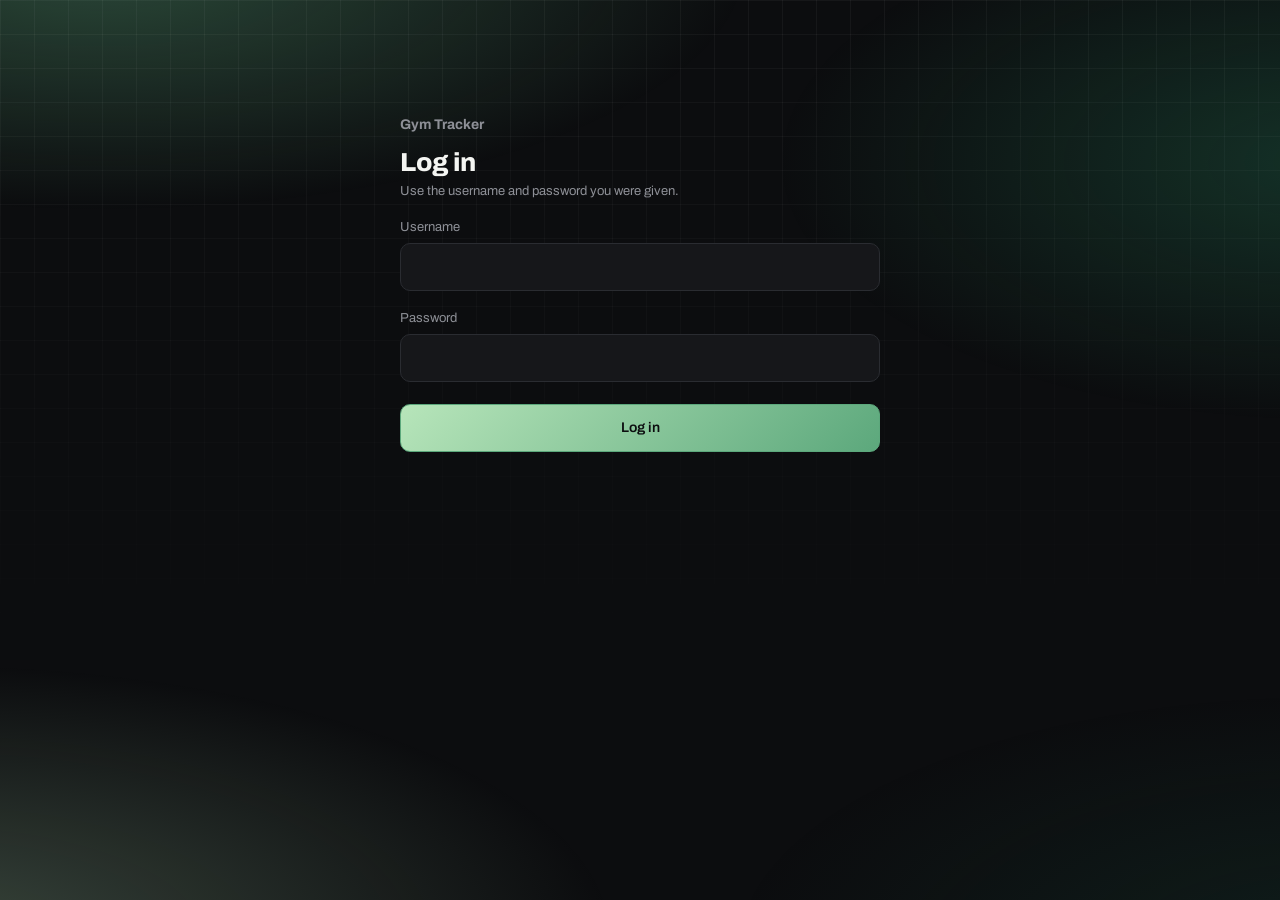
==== tracker2/index.html @ 37d347ac "Add files via upload" ====
<!DOCTYPE html>
<html lang="en"><head><meta charset="utf-8">
<meta name="viewport" content="width=device-width, initial-scale=1, viewport-fit=cover">
<title>Gym Tracker</title>
<meta name="theme-color" content="#0c0d0f">
<link href="https://fonts.googleapis.com/css2?family=Archivo:wght@400;500;600;700;800&display=swap" rel="stylesheet">
<style>
:root{color-scheme:dark;--bg:#0c0d0f;--s1:#16171a;--s2:#1f2024;--bd:#2a2c31;--tx:#f4f5f2;--mu:#8e9097;--ac:#c8f31d;--or:#ff5b2e;--bl:#3d8bff;--on:#0c0d0f;box-sizing:border-box;padding-top:env(safe-area-inset-top,0px);padding-bottom:env(safe-area-inset-bottom,0px)}
html{scroll-padding-top:env(safe-area-inset-top,0px);background:var(--bg);-webkit-text-size-adjust:100%}
*,*::before,*::after{box-sizing:inherit}
body{margin:0;background:var(--bg);color:var(--tx);font:15px/1.45 Archivo,system-ui,-apple-system,"Segoe UI",Roboto,sans-serif;-webkit-tap-highlight-color:transparent}
main{max-width:520px;margin:0 auto;padding:24px 20px 56px}
svg.i{width:20px;height:20px;fill:none;stroke:currentColor;stroke-width:1.9;stroke-linecap:round;stroke-linejoin:round;flex:none}
.sub{color:var(--mu);font-size:13px;margin:0}
.bar{display:block;height:5px;background:rgba(255,255,255,.1);border-radius:3px;overflow:hidden;margin-top:6px}.bar i{display:block;height:100%;background:var(--c,var(--ac));border-radius:3px;transition:width .2s}
.cal{margin:18px 0 22px;padding:16px 10px 18px;border-radius:16px;background:var(--s1);border:1px solid var(--bd)}
.strip{display:grid;grid-template-columns:repeat(7,1fr);gap:2px}
.dy{display:flex;flex-direction:column;align-items:center;gap:6px;padding:0;background:none;border:0;color:var(--mu);font:inherit;font-size:11px;cursor:pointer}
.dy span{display:grid;place-items:center;width:38px;height:38px;border-radius:50%;font:700 18px Archivo,sans-serif;color:var(--tx)}
.dy.full span{box-shadow:inset 0 0 0 2px var(--c)}.dy.on span{background:var(--c);color:var(--on)}
.pt{margin:18px 6px 0;font-size:14px;font-weight:600}.cal .bar{margin:8px 6px 0}
.ex{margin-bottom:10px;border-radius:14px;background:var(--s1);border:1px solid var(--bd);overflow:hidden}.ex.done{border-color:color-mix(in srgb,var(--ac) 45%,transparent)}
.eh{display:flex;align-items:center;gap:12px;width:100%;min-height:68px;padding:12px 14px;background:none;border:0;color:inherit;font:inherit;text-align:left;cursor:pointer}.eh.static{cursor:default}
.no{display:grid;place-items:center;width:36px;height:36px;border-radius:50%;background:var(--s2);font-size:18px;font-weight:700;flex:none}
.done .no{background:var(--ac);color:var(--on)}.no .i{width:18px;height:18px;stroke-width:3}
.en{flex:1;min-width:0;font-weight:600;font-size:15px;line-height:1.25}
.rs{flex:none;text-align:right}.rs b{display:block;font-size:20px;line-height:1;font-weight:700;color:var(--ac);white-space:nowrap}.rs span{font-size:11px;color:var(--mu)}
.chev{color:var(--mu);transition:transform .15s}.open .chev{transform:rotate(90deg)}
.eb{padding:0 14px 16px}
.meta{display:grid;grid-template-columns:1fr 1fr;gap:8px;margin:4px 0 14px}
.meta div{min-width:0;padding:10px 12px;border-radius:10px;background:var(--s2)}.meta .w{grid-column:1/-1}
.meta dt{display:flex;align-items:center;gap:6px;font-size:11px;color:var(--mu)}.meta dt .i{width:14px;height:14px;color:var(--ac)}.meta dd{margin:3px 0 0;font-size:14px;font-weight:500}
.notes{margin:0 0 14px;color:#c9cbd0;font-size:14px}
.sets{display:grid;gap:8px;margin-bottom:6px}.more{display:inline-flex;align-items:center;gap:6px;min-height:44px;padding:0;background:none;border:0;color:var(--mu);font:inherit;font-size:13px;font-weight:500;cursor:pointer}.more .i{width:14px;height:14px;transition:transform .15s}.more[aria-expanded=true] .i{transform:rotate(90deg)}.more:focus-visible{outline:2px solid var(--ac);outline-offset:2px}
.set{display:flex;align-items:center;justify-content:space-between;gap:14px;min-height:58px;padding:0 16px;border-radius:12px;background:var(--bg);border:1px solid var(--bd);cursor:pointer;user-select:none}
.set b{font-weight:500;font-size:14px}.set.on{background:rgba(200,243,29,.1);border-color:color-mix(in srgb,var(--ac) 45%,transparent)}.set.on b{color:var(--mu)}
.set input{appearance:none;-webkit-appearance:none;width:32px;height:32px;margin:0;flex:none;border:2px solid #474a52;border-radius:50%;display:grid;place-content:center;cursor:pointer}
.set input:checked{background:var(--ac);border-color:var(--ac)}
.set input:checked::after{content:"";width:7px;height:14px;border:solid var(--on);border-width:0 3px 3px 0;transform:rotate(45deg) translate(-1px,-1px)}
.tut{display:inline-flex;align-items:center;gap:6px;min-height:36px;padding:0 12px;border:1px solid var(--bd);border-radius:8px;color:var(--ac);text-decoration:none;font-size:13px;font-weight:500}.tut .i{width:13px;height:13px;fill:currentColor}
.set input:focus-visible,.dy:focus-visible,.card:focus-visible,.eh:focus-visible,.pill:focus-visible,.btn:focus-visible,.tut:focus-visible,.back:focus-visible,summary:focus-visible{outline:2px solid var(--ac);outline-offset:2px}
.opt{margin-top:32px;padding:0 18px;border:1px solid var(--bd);border-radius:14px;background:var(--s1)}
.opt summary{display:flex;align-items:center;min-height:56px;font-weight:600;cursor:pointer;list-style:none}.opt summary::-webkit-details-marker{display:none}
.opt .in{padding-bottom:16px}.opt .sub{margin:14px 0 8px}
.btn{display:inline-flex;align-items:center;gap:8px;min-height:44px;padding:0 16px;margin:0 8px 8px 0;border:1px solid var(--bd);border-radius:10px;background:var(--s2);color:var(--tx);font:inherit;font-size:14px;cursor:pointer}.btn .i{width:16px;height:16px}
.btn.dng{color:#ff9a8a;border-color:#5a3330}
select{display:block;width:100%;min-height:44px;margin-bottom:8px;padding:0 12px;border:1px solid var(--bd);border-radius:10px;background:var(--s2);color:var(--tx);font:inherit;font-size:14px}
.note{margin:12px 0 0;color:var(--ac);font-size:13px}

.bar0{display:flex;align-items:center;min-height:44px;margin:-8px 0 8px}.brand{font-weight:700;font-size:14px;color:var(--mu)}
.back{display:inline-flex;align-items:center;gap:4px;min-height:44px;margin-left:-4px;color:var(--mu);text-decoration:none;font-size:14px;font-weight:500}.back .i{width:18px;height:18px}
h1.ttl{font-size:26px;line-height:1.15;font-weight:800;margin:0 0 4px;letter-spacing:-.01em}
h2.sec{font-size:18px;font-weight:700;margin:28px 0 4px}h2.sec+.sub{margin:0 0 14px}
.sum{margin:20px 0 24px}.sum .pt{margin:0 0 8px}
.list{display:grid;gap:8px}
.dayrow{display:grid;grid-template-columns:48px 1fr auto;column-gap:14px;align-items:center;width:100%;min-height:72px;padding:12px 14px;border:1px solid var(--bd);border-radius:12px;background:var(--s1);color:inherit;font:inherit;text-align:left;cursor:pointer}
.dayrow.rest{background:none;cursor:default;color:var(--mu)}
.dno{display:grid;place-items:center;grid-row:1/3;width:48px;height:48px;border-radius:50%;background:var(--c);color:var(--on);font-weight:800;font-size:20px}.rest .dno{background:var(--s2);color:var(--mu)}
.dayrow.rest .dno{grid-row:auto}
.dtx{min-width:0}.dtx b{display:block;font-weight:700;font-size:16px;line-height:1.25}.dtx span{font-size:12px;color:var(--mu)}
.dst{font-size:13px;font-weight:600}.dayrow.done .dst{color:var(--c)}
.dayrow .bar{grid-column:2/4;margin-top:8px}.dayrow .bar i{background:var(--c)}
.rs{min-width:84px}
.dayrow:focus-visible{outline:2px solid var(--ac);outline-offset:2px}

.sr{display:flex;align-items:center;justify-content:space-between;gap:12px;margin-bottom:8px}.sr .pt{margin:0}
.btn.sm{min-height:36px;padding:0 12px;margin:0;font-size:13px}
.cal2{margin-top:28px;padding:16px;border:1px solid var(--bd);border-radius:14px;background:var(--s1)}
.ch{display:flex;align-items:center;justify-content:space-between;margin-bottom:10px}.ch h2.sec{margin:0}
.cb{display:grid;place-items:center;width:44px;height:44px;border:0;border-radius:50%;background:var(--s2);color:var(--tx);cursor:pointer}
.cg{display:grid;grid-template-columns:repeat(7,1fr);gap:4px 2px;text-align:center}.cg small{font-size:11px;color:var(--mu);padding-bottom:4px}
.cd{display:flex;flex-direction:column;align-items:center;gap:3px;min-height:46px;padding-top:4px}
.cd b{display:grid;place-items:center;width:28px;height:28px;border-radius:50%;font-size:13px;font-weight:600}.cd.td b{background:var(--ac);color:var(--on)}
.cd em{display:flex;gap:3px;min-height:8px}.cd i{width:8px;height:8px;border-radius:50%;border:1.5px solid var(--c)}.cd i.f{background:var(--c)}
.cal2 .sub{margin-top:10px}.cb:focus-visible{outline:2px solid var(--ac);outline-offset:2px}

.bar0{justify-content:space-between}
.lo{min-height:44px;padding:0;background:none;border:0;color:var(--mu);font:inherit;font-size:13px;cursor:pointer}
.lg{padding-top:10vh}.fl{display:block;margin-top:18px;font-size:13px;color:var(--mu)}
.fl input{display:block;width:100%;min-height:48px;margin-top:6px;padding:0 14px;border:1px solid var(--bd);border-radius:10px;background:var(--s1);color:var(--tx);font:inherit;font-size:16px}
.fl input:focus-visible,.lo:focus-visible{outline:2px solid var(--ac);outline-offset:2px}
.btn.pri{width:100%;justify-content:center;min-height:48px;margin:22px 0 0;background:var(--ac);color:var(--on);border-color:var(--ac);font-weight:600}
.err{margin:14px 0 0;color:#ff9a8a;font-size:13px}

/* gradient treatment: soft colour fields and a faint grid over the dark base, tinted by the day colour */
:root{--g1:#ff7a45;--g2:#4da3ff;--g3:#b277ff;--g4:#2fd6a0}
body{background:none;isolation:isolate}
body::before{content:"";position:fixed;inset:0;z-index:-1;pointer-events:none;background:radial-gradient(70% 38% at 8% -4%,color-mix(in srgb,var(--g1) 38%,transparent),transparent 72%),radial-gradient(60% 40% at 104% 18%,color-mix(in srgb,var(--g2) 30%,transparent),transparent 72%),radial-gradient(75% 42% at -6% 104%,color-mix(in srgb,var(--g3) 26%,transparent),transparent 72%),radial-gradient(65% 40% at 104% 106%,color-mix(in srgb,var(--g4) 24%,transparent),transparent 72%)}
body::after{content:"";position:fixed;inset:0;z-index:-1;pointer-events:none;background-image:linear-gradient(rgba(255,255,255,.045) 1px,transparent 1px),linear-gradient(90deg,rgba(255,255,255,.045) 1px,transparent 1px);background-size:34px 34px;-webkit-mask-image:linear-gradient(to bottom,#000,transparent 75%);mask-image:linear-gradient(to bottom,#000,transparent 75%)}
.dayrow{background:linear-gradient(135deg,color-mix(in srgb,var(--c) 20%,var(--s1)),var(--s1) 62%);border-color:color-mix(in srgb,var(--c) 30%,var(--bd))}
.dayrow.rest{background:none;border-color:var(--bd)}
.dno{background:linear-gradient(145deg,color-mix(in srgb,var(--c) 70%,#fff),var(--c) 55%,color-mix(in srgb,var(--c) 75%,#000))}
.cal{background:linear-gradient(150deg,color-mix(in srgb,var(--ac) 26%,var(--s1)),var(--s1) 70%);border-color:color-mix(in srgb,var(--ac) 28%,var(--bd))}
.cal2,.opt{background:linear-gradient(150deg,color-mix(in srgb,var(--g1) 14%,var(--s1)),var(--s1) 55%,color-mix(in srgb,var(--g4) 10%,var(--s1)))}
.ex{background:linear-gradient(145deg,color-mix(in srgb,var(--ac) 11%,var(--s1)),var(--s1) 55%);border-color:color-mix(in srgb,var(--ac) 18%,var(--bd))}
.ex.done{background:linear-gradient(145deg,color-mix(in srgb,var(--ac) 24%,var(--s1)),var(--s1) 80%);border-color:color-mix(in srgb,var(--ac) 50%,transparent)}
.dy.on span{background:linear-gradient(145deg,color-mix(in srgb,var(--c) 65%,#fff),var(--c))}
.bar i{background:linear-gradient(90deg,color-mix(in srgb,var(--c,var(--ac)) 55%,#000),var(--c,var(--ac)))}
.dayrow .bar i{background:linear-gradient(90deg,color-mix(in srgb,var(--c) 55%,#000),var(--c))}
.sum .bar i{background:linear-gradient(90deg,#ff7a45,#ffc83d,#2fd6a0,#4da3ff,#b277ff)}
.set.on{background:linear-gradient(90deg,color-mix(in srgb,var(--ac) 24%,transparent),color-mix(in srgb,var(--ac) 8%,transparent))}
.set input:checked,.done .no,.cd.td b{background:linear-gradient(145deg,color-mix(in srgb,var(--ac) 65%,#fff),var(--ac))}
.btn.pri{background:linear-gradient(135deg,#b7e5ba,#5ca87c);border-color:#5ca87c}
</style></head><body>
<main id="app"></main>
<script>
const CSV={w14:"﻿Block,Day,Workout,Exercise,Target Muscle,Sets,Reps,Reps to Failure,Rest,Form Notes,Video Tutorial\nWeeks 1-4 (Modified Strength Base),Day 1,Lower Body #1,Back Squat,\"Quads, Glutes\",3,6,3 reps from failure,3-4 min,\"Sit back and down, 15° toe flare, drive your knees out laterally.\",https://www.youtube.com/watch?v=bEv6CCg2BC8\nWeeks 1-4 (Modified Strength Base),Day 1,Lower Body #1,Romanian Deadlift,\"Hamstrings, Glutes\",3,10,3 reps from failure,2-3 min,\"Maintain a neutral lower back, set your hips back, don't allow your spine to round.\",https://www.youtube.com/watch?v=_oyxCn2iSjU\nWeeks 1-4 (Modified Strength Base),Day 1,Lower Body #1,Barbell Hip Thrust,Glutes,3,12,2 reps from failure,2-3 min,\"Tuck your chin and rib cage down, only move your hips. Use a pad on the bar across your bench.\",https://www.youtube.com/watch?v=xDmFkJxPzeM\nWeeks 1-4 (Modified Strength Base),Day 1,Lower Body #1,Leg Extension,Quads,3,12,1 rep from failure,1-2 min,Focus on squeezing your quads to make the weight move.,https://www.youtube.com/watch?v=ljO4jkwv8wQ\nWeeks 1-4 (Modified Strength Base),Day 1,Lower Body #1,Lying Leg Curl (or Seated),Hamstrings,3,12,1 rep from failure,1-2 min,Focus on squeezing your hamstrings to make the weight move.,https://www.youtube.com/watch?v=Lh3iMIcbkBQ\nWeeks 1-4 (Modified Strength Base),Day 1,Lower Body #1,Side-Lying Dumbbell Hip Abduction,Upper Glutes,3,12/side,3 reps from failure,1-2 min,\"Lie on your side on the floor/bench, hold a dumbbell on your outer thigh, and raise your top leg with a straight knee.\",https://www.youtube.com/watch?v=-rDiQXjeXO0\nWeeks 1-4 (Modified Strength Base),Day 1,Lower Body #1,Crunch,Abs,3,12,3 reps from failure,1-2 min,\"Focus on flexing your spine, don't yank your head with your arms.\",https://www.youtube.com/watch?v=1G0y8D5rFDc\nWeeks 1-4 (Modified Strength Base),Day 2,Upper Body #1,Barbell Bench Press,\"Chest, Triceps\",3,5,3 reps from failure,3-4 min,\"Tuck elbows at a 45° angle, squeeze your shoulder blades and stay firm on the bench.\",https://www.youtube.com/watch?v=vcBig73ojpE\nWeeks 1-4 (Modified Strength Base),Day 2,Upper Body #1,Lat Pulldown,Lats,3,10,2 reps from failure,2-3 min,\"Pull your elbows straight out to your sides, use a 1.5x shoulder width grip.\",https://www.youtube.com/watch?v=hnSqbBk15tw\nWeeks 1-4 (Modified Strength Base),Day 2,Upper Body #1,Military Press,Front Delts,3,10,3 reps from failure,3-4 min,\"Squeeze your glutes to keep your torso upright, clear your head out of the way, press up and slightly back.\",https://www.youtube.com/watch?v=_RlRDWO2jfg\nWeeks 1-4 (Modified Strength Base),Day 2,Upper Body #1,Chest-Supported Dumbbell Row,\"Mid-Back, Mid/Lower Traps\",3,12,2 reps from failure,2-3 min,Lie chest-down on a 30-45° incline bench (or brace one hand on a flat bench); retract shoulder blades at the top.,https://www.youtube.com/watch?v=2ByilQ4NaAs\nWeeks 1-4 (Modified Strength Base),Day 2,Upper Body #1,Dumbbell Flye,Chest,3,12,2 reps from failure,1-2 min,\"Keep shoulder blades retracted and elbows slightly bent; lower until upper arms are level with the bench, then squeeze together.\",https://www.youtube.com/watch?v=QENKPHhQVi4\nWeeks 1-4 (Modified Strength Base),Day 2,Upper Body #1,Barbell Shrug,Upper Traps,3,10-12,2 reps from failure,1-2 min,\"Stand tall with a slight forward torso lean, pull shoulders straight up toward your ears without rolling them, pause 1 sec at the top.\",https://www.youtube.com/watch?v=C6sYjDFuq9I\nWeeks 1-4 (Modified Strength Base),Day 2,Upper Body #1,Dumbbell Supinated Curl,Biceps,3,10,2 reps from failure,1-2 min,Drive your pinky into the handle harder than your pointer finger.,https://www.youtube.com/watch?v=i1YgFZB6alI\nWeeks 1-4 (Modified Strength Base),Day 2,Upper Body #1,Single-Arm Dumbbell Overhead Extension,Triceps,3,12,2 reps from failure,1-2 min,\"Sit upright on the bench, keep your upper arm locked near your ear, and lower the dumbbell behind your head for a full stretch.\",https://www.youtube.com/watch?v=b_r_LW4HEcM\nWeeks 1-4 (Modified Strength Base),Day 2,Upper Body #1,Lying Neck Curl,Neck (Front / Flexors),3,15-20,2 reps from failure,1-2 min,Lie on your back on the bench with head off the edge; gently hold a light plate/dumbbell with a folded towel on your forehead and tuck chin to chest smoothly.,https://www.youtube.com/watch?v=r_yLxDo9h_k\nWeeks 1-4 (Modified Strength Base),Day 3,Lower Body #2,Deadlift,Posterior Chain,3,8,3 reps from failure,3-4 min,\"Brace your lats, chest tall, hips high, pull the slack out of the bar prior to moving it off the ground.\",https://www.youtube.com/watch?v=VL5Ab0T07e4\nWeeks 1-4 (Modified Strength Base),Day 3,Lower Body #2,Dumbbell Walking Lunge,\"Quads, Glutes\",3,10/leg,2 reps from failure,2-3 min,\"10 steps each leg. Take medium strides, let your torso lean forward.\",https://www.youtube.com/watch?v=Pbmj6xPo-Hw\nWeeks 1-4 (Modified Strength Base),Day 3,Lower Body #2,Single-Leg Leg Extension,Quads,3,15,2 reps from failure,1-2 min,Focus on squeezing your quads to make the weight move.,https://www.youtube.com/watch?v=ztNBgrGy6FQ\nWeeks 1-4 (Modified Strength Base),Day 3,Lower Body #2,Single-Leg Lying Leg Curl (or Seated),Hamstrings,3,15,2 reps from failure,1-2 min,Focus on squeezing your hamstrings to make the weight move.,https://www.youtube.com/watch?v=i6m3Vp9H40Y\nWeeks 1-4 (Modified Strength Base),Day 3,Lower Body #2,Side-Lying Dumbbell Hip Abduction,Upper Glutes,3,15/side,1 rep from failure,1-2 min,Keep hips stacked vertically; squeeze your upper glute at the top of each rep without swinging.,https://www.youtube.com/watch?v=-rDiQXjeXO0\nWeeks 1-4 (Modified Strength Base),Day 3,Lower Body #2,Single-Leg Dumbbell Calf Raise (off a step),Calves,3,12-15/leg,2 reps from failure,1-2 min,\"Stand on a step/plate holding one dumbbell; lower heel into a deep 2-sec stretch at the bottom, press all the way up onto toes without bouncing.\",https://www.youtube.com/watch?v=1_B7pkicFk8\nWeeks 1-4 (Modified Strength Base),Day 3,Lower Body #2,Plank,Core,3,20 sec,2 reps from failure,1-2 min,\"Squeeze your glutes, keep your hips low.\",https://www.youtube.com/watch?v=v25dawSzRTM\nWeeks 1-4 (Modified Strength Base),Day 4,Upper Body #2,Dumbbell Incline Press (or Flat if bench is fixed),Upper Chest,3,8,2 reps from failure,2-3 min,Keep your scapulae retracted and depressed.,https://www.youtube.com/watch?v=-iWjdKWNpNg\nWeeks 1-4 (Modified Strength Base),Day 4,Upper Body #2,Reverse Grip Lat Pulldown,\"Lats, Biceps\",3,8,2 reps from failure,2-3 min,\"Pull your elbows down against your sides, use shoulder width underhand grip.\",https://www.youtube.com/watch?v=O94yEoGXtBY\nWeeks 1-4 (Modified Strength Base),Day 4,Upper Body #2,Close-Grip Push-Up,\"Triceps, Lower/Mid Chest\",3,10-15,3 reps from failure,2-3 min,\"Hands just inside shoulder width, elbows tucked at ~30-45° against ribs; elevates feet on bench or add a weight plate on back if needed.\",https://www.youtube.com/watch?v=2eUBTgqK5Ng\nWeeks 1-4 (Modified Strength Base),Day 4,Upper Body #2,Barbell Bent Over Row,\"Mid-Back, Lats, Traps\",3,12,3 reps from failure,2-3 min,\"Lean your torso over at a 45° angle, keep your lower back neutral, double overhand grip.\",https://www.youtube.com/watch?v=axoeDmW0oAY\nWeeks 1-4 (Modified Strength Base),Day 4,Upper Body #2,Dumbbell Lateral Raise,Side Delts,3,15,2 reps from failure,1-2 min,Tilt the dumbbell such that your pinky comes up first.,https://www.youtube.com/watch?v=f_OGBg2KxgY\nWeeks 1-4 (Modified Strength Base),Day 4,Upper Body #2,Chest-Supported Dumbbell Rear Delt Flye,\"Rear Delts, Upper/Mid Traps\",3,15,2 reps from failure,1-2 min,Lie chest-down on an incline bench (or sit bent-over on a flat bench) and sweep dumbbells out and slightly back.,https://www.youtube.com/watch?v=sIQNCJ6Xwsk\nWeeks 1-4 (Modified Strength Base),Day 4,Upper Body #2,Dumbbell Shrug,Upper Traps,3,12-15,2 reps from failure,1-2 min,Hold dumbbells slightly in front of thighs with a subtle forward torso lean; shrug up and slightly back toward your ears.,https://www.youtube.com/watch?v=r74q9EF_ni4\nWeeks 1-4 (Modified Strength Base),Day 4,Upper Body #2,Hammer Curl,\"Biceps, Brachialis\",3,8,1 rep from failure,1-2 min,\"Neutral grip, prevent your upper arm from moving.\",https://www.youtube.com/watch?v=j5f_0rNkPwU\nWeeks 1-4 (Modified Strength Base),Day 4,Upper Body #2,Lying Neck Extension,Neck (Back / Extensors),3,15-20,2 reps from failure,1-2 min,Lie face-down on the bench with head off the edge; use controlled bodyweight or gently hold a light towel-wrapped plate on the back of your head.,https://www.youtube.com/watch?v=3-yAPkua_cA\n",w58:"﻿Block,Day,Workout,Exercise,Target Muscle,Sets,Reps,Reps to Failure,Rest,Form Notes,Video Tutorial\r\nWeeks 5-8 (Modified Strength Base),Day 1,Lower Body #1,Deadlift,Posterior Chain,3,5,2 reps from failure,3-4 min,\"Brace your lats, chest tall, hips high, pull the slack out of the bar prior to moving it off the ground.\",https://www.youtube.com/watch?v=VL5Ab0T07e4\r\nWeeks 5-8 (Modified Strength Base),Day 1,Lower Body #1,Goblet Squat,\"Quads, Glutes\",3,12,2 reps from failure,2-3 min,\"Hold a dumbbell directly underneath your chin, sit back and down, push your knees out laterally.\",https://www.youtube.com/watch?v=lRYBbchqxtI\r\nWeeks 5-8 (Modified Strength Base),Day 1,Lower Body #1,Dumbbell Single-Leg Hip Thrust,Glutes,3,10,1 rep from failure,2-3 min,\"Place the dumbbell on your working thigh, tuck your chin and rib cage, only move your hips.\",https://www.youtube.com/watch?v=L4nTaesNm0E\r\nWeeks 5-8 (Modified Strength Base),Day 1,Lower Body #1,Dumbbell Bulgarian Split Squat,\"Quads, Glutes\",3,12/leg,2 reps from failure,1-2 min,\"Rear foot elevated on your bench, hold dumbbells at your sides, drop straight down into a deep knee bend.\",https://www.youtube.com/watch?v=uODWo4YqbT8\r\nWeeks 5-8 (Modified Strength Base),Day 1,Lower Body #1,Lying Leg Curl (or Seated),Hamstrings,3,15,1 rep from failure,1-2 min,Focus on squeezing your hamstrings to make the weight move.,https://www.youtube.com/watch?v=Lh3iMIcbkBQ\r\nWeeks 5-8 (Modified Strength Base),Day 1,Lower Body #1,Single-Leg Dumbbell Calf Raise (off a step),Calves,3,12-15/leg,2 reps from failure,1-2 min,\"Stand on a step/plate holding one dumbbell; pause in a full stretch at the bottom, press all the way up onto toes without bouncing.\",https://www.youtube.com/watch?v=1_B7pkicFk8\r\nWeeks 5-8 (Modified Strength Base),Day 1,Lower Body #1,Bicycle Crunch,\"Abs, Obliques\",3,12,2 reps from failure,1-2 min,\"Focus on flexing and rotating your spine, bring your left elbow to right knee, right elbow to left knee.\",https://www.youtube.com/watch?v=wpRI3xBhJmo\r\nWeeks 5-8 (Modified Strength Base),Day 2,Upper Body #1,Barbell Bench Press,\"Chest, Triceps\",3,8,2 reps from failure,3-4 min,\"Tuck elbows at a 45° angle, squeeze your shoulder blades and stay firm on the bench.\",https://www.youtube.com/watch?v=vcBig73ojpE\r\nWeeks 5-8 (Modified Strength Base),Day 2,Upper Body #1,Dumbbell Pullover (or Single-Arm Pulldown),Lats,3,8,2 reps from failure,2-3 min,\"Lie across/along the bench, lower a dumbbell behind your head for a deep lat stretch, then pull with straight elbows.\",https://www.youtube.com/watch?v=6yYVcIOAERY\r\nWeeks 5-8 (Modified Strength Base),Day 2,Upper Body #1,Dumbbell Seated Shoulder Press,Front Delts,3,12,3 reps from failure,2-3 min,\"Bring the dumbbell all the way down to your shoulders, keep your torso upright.\",https://www.youtube.com/watch?v=E9ShwbwZ1zw\r\nWeeks 5-8 (Modified Strength Base),Day 2,Upper Body #1,Dumbbell Row,\"Mid-Back, Lats, Traps\",3,12,2 reps from failure,2-3 min,\"Brace onto a bench for support, pull your elbow against your sides.\",https://www.youtube.com/watch?v=djKXLt7kv7Q\r\nWeeks 5-8 (Modified Strength Base),Day 2,Upper Body #1,Single-Arm Dumbbell Overhead Tricep Extension,Triceps (Long Head),3,10-12/arm,2 reps from failure,1-2 min,\"Sit upright on the bench, keep upper arm locked beside your head, lower dumbbell deep behind your neck for a full stretch.\",https://www.youtube.com/watch?v=b_r_LW4HEcM\r\nWeeks 5-8 (Modified Strength Base),Day 2,Upper Body #1,Barbell Shrug,Upper Traps,3,10-Dec,2 reps from failure,1-2 min,\"Slight forward lean, shrug straight up toward your ears with a 1-sec squeeze at the top; avoid rolling shoulders.\",https://www.youtube.com/watch?v=C6sYjDFuq9I\r\nWeeks 5-8 (Modified Strength Base),Day 2,Upper Body #1,Chest-Supported Dumbbell Rear Delt Flye,\"Rear Delts, Mid/Lower Traps\",3,15,1 rep from failure,1-2 min,Pull your arms back and out with palms facing down/back to target rear delts and mid-traps.,https://www.youtube.com/watch?v=sIQNCJ6Xwsk\r\nWeeks 5-8 (Modified Strength Base),Day 2,Upper Body #1,Barbell Curl,Biceps,3,12,1 rep from failure,1-2 min,Shoulder-width underhand grip; press your pinky into the bar harder than your pointer finger.,https://www.youtube.com/watch?v=QZEqB6wUPxQ\r\nWeeks 5-8 (Modified Strength Base),Day 2,Upper Body #1,Lying Neck Curl,Neck (Front / Flexors),3,15-20,2 reps from failure,1-2 min,Lie supine on the bench with head off the edge; hold a light plate/dumbbell wrapped in a towel on forehead and curl chin to chest smoothly.,https://www.youtube.com/watch?v=r_yLxDo9h_k\r\nWeeks 5-8 (Modified Strength Base),Day 3,Lower Body #2,Back Squat,\"Quads, Glutes\",3,8,2 reps from failure,3-4 min,\"Sit back and down, 15° toe flare, drive your knees out laterally.\",https://www.youtube.com/watch?v=bEv6CCg2BC8\r\nWeeks 5-8 (Modified Strength Base),Day 3,Lower Body #2,Barbell Hip Thrust,Glutes,3,8,2 reps from failure,2-3 min,\"Tuck your chin and rib cage down, only move your hips. Use a pad.\",https://www.youtube.com/watch?v=xDmFkJxPzeM\r\nWeeks 5-8 (Modified Strength Base),Day 3,Lower Body #2,Romanian Deadlift,\"Hamstrings, Glutes\",3,12,2 reps from failure,2-3 min,\"Maintain a neutral lower back, set your hips back, don't allow your spine to round.\",https://www.youtube.com/watch?v=_oyxCn2iSjU\r\nWeeks 5-8 (Modified Strength Base),Day 3,Lower Body #2,Seated Leg Curl (or Lying),Hamstrings,3,8,1 rep from failure,1-2 min,Focus on squeezing your hamstrings to make the weight move.,https://www.youtube.com/watch?v=xdbEG3xGLI8\r\nWeeks 5-8 (Modified Strength Base),Day 3,Lower Body #2,Single-Leg Dumbbell Calf Raise (off a step),Calves,3,15-20/leg,1 rep from failure,1-2 min,\"Stand on a step/plate holding one dumbbell; lower heel into a deep stretch at the bottom, press all the way up onto toes without bouncing.\",https://www.youtube.com/watch?v=1_B7pkicFk8\r\nWeeks 5-8 (Modified Strength Base),Day 3,Lower Body #2,Bench Reverse Crunch / Leg Raise,Lower Abs,3,10,2 reps from failure,1-2 min,\"Lie flat on the bench, grip the bench behind your head, and curl your hips/pelvis upward off the pad.\",https://www.youtube.com/watch?v=HoeOTXgNiXk\r\nWeeks 5-8 (Modified Strength Base),Day 3,Lower Body #2,Side-Lying Dumbbell Hip Abduction,Upper Glutes,3,20/side,1 rep from failure,1-2 min,Keep your hips stacked and focus on squeezing your upper glute to lift the weight.,https://www.youtube.com/watch?v=-rDiQXjeXO0\r\nWeeks 5-8 (Modified Strength Base),Day 4,Upper Body #2,Military Press,Front Delts,3,6,2 reps from failure,3-4 min,\"Squeeze your glutes to keep your torso upright, clear your head out of the way, press up and slightly back.\",https://www.youtube.com/watch?v=_RlRDWO2jfg\r\nWeeks 5-8 (Modified Strength Base),Day 4,Upper Body #2,Close-Grip Underhand Lat Pulldown,Lats,3,6,2 reps from failure,3-4 min,Palms facing you at shoulder width; pull your elbows tight against your sides to mimic a neutral-grip pull.,https://www.youtube.com/watch?v=5YC67yVpBGE\r\nWeeks 5-8 (Modified Strength Base),Day 4,Upper Body #2,Dumbbell Incline Press (or Flat if bench is fixed),Upper Chest,3,8,2 reps from failure,2-3 min,Keep your scapulae retracted and depressed.,https://www.youtube.com/watch?v=-iWjdKWNpNg\r\nWeeks 5-8 (Modified Strength Base),Day 4,Upper Body #2,Chest-Supported Dumbbell Row (Neutral Grip),\"Mid-Back, Lats, Traps\",3,8,1 rep from failure,2-3 min,Palms facing each other (neutral grip); let your shoulder blades protract at the bottom of each rep.,https://www.youtube.com/watch?v=ro2vfHfD0DQ\r\nWeeks 5-8 (Modified Strength Base),Day 4,Upper Body #2,Leaning Single-Arm Dumbbell Lateral Raise,Side Delts,3,12/arm,2 reps from failure,1-2 min,\"Hold the lat pulldown frame with your free hand, lean your body away at ~20°, and raise the dumbbell out to your side.\",https://www.youtube.com/watch?v=qWif_7SOYpQ\r\nWeeks 5-8 (Modified Strength Base),Day 4,Upper Body #2,Chest-Supported Dumbbell Reverse Flye,\"Rear Delts, Mid/Lower Traps\",3,12,2 reps from failure,1-2 min,\"Protract your scapulae, sweep the dumbbells out and back without swinging.\",https://www.youtube.com/watch?v=sIQNCJ6Xwsk\r\nWeeks 5-8 (Modified Strength Base),Day 4,Upper Body #2,Dumbbell Shrug,Upper Traps,3,Dec-15,2 reps from failure,1-2 min,Hold dumbbells slightly in front of thighs with a subtle forward torso lean; shrug up and slightly back toward your ears.,https://www.youtube.com/watch?v=r74q9EF_ni4\r\nWeeks 5-8 (Modified Strength Base),Day 4,Upper Body #2,Incline Dumbbell Curl,Biceps (Long Head),3,15,1 rep from failure,1-2 min,Set bench to ~45-60° incline so your arms hang behind your torso for a deep stretch.,https://www.youtube.com/watch?v=DCe8f6vMe9A\r\nWeeks 5-8 (Modified Strength Base),Day 4,Upper Body #2,Lying Neck Extension,Neck (Back / Extensors),3,15-20,2 reps from failure,1-2 min,Lie face-down on the bench with head off the edge; use controlled bodyweight or gently hold a light towel-wrapped plate on the back of your head.,https://www.youtube.com/watch?v=3-yAPkua_cA\r\n",core:"﻿Block,Day,Workout,Exercise,Target Muscle,Sets,Reps,Reps to Failure,Rest,Form Notes,Video Tutorial\n360-Degree Core Routine (Weeks 1-8),2-3x / Week,Complete Core Workout,Bench Reverse Crunch / Leg Raise,Lower Abs (Spinal Flexion),3,10-15,2 reps from failure,60-90 sec,\"Lie flat on the bench, grip behind your head, and curl your pelvis/hips upward off the pad; lower slowly with control instead of swinging your legs.\",https://www.youtube.com/watch?v=HoeOTXgNiXk\n360-Degree Core Routine (Weeks 1-8),2-3x / Week,Complete Core Workout,Barbell Ab Rollout,Deep Core / Transverse Abdominis & Abs (Anti-Extension),3,8-12,2 reps from failure,90 sec,Kneel on a pad holding a barbell loaded with round plates; brace your abs and squeeze glutes to tuck your pelvis under so your lower back never sags as you roll forward.,https://www.youtube.com/watch?v=3C1TRMJveXo\n360-Degree Core Routine (Weeks 1-8),2-3x / Week,Complete Core Workout,Dumbbell Suitcase Carry,Obliques & Quadratus Lumborum (Anti-Lateral Flexion),3,30-40 sec/side,2 reps from failure,60 sec,\"Hold one heavy dumbbell at your side like a suitcase, keep your ribcage stacked over your pelvis, and walk slowly without leaning toward or away from the weight.\",https://www.youtube.com/watch?v=v8O0kNuvp_k\n360-Degree Core Routine (Weeks 1-8),2-3x / Week,Complete Core Workout,Weighted Crunch (Dumbbell or Plate),Upper Abs (Loaded Spinal Flexion),3,12-15,1 rep from failure,60-90 sec,\"Hold a dumbbell or plate against your upper chest/chin, exhale hard, and curl your ribcage toward your pelvis without pulling on your neck; progress weight over time.\",https://www.youtube.com/watch?v=1YSxi0qv3wg\n360-Degree Core Routine (Weeks 1-8),2-3x / Week,Complete Core Workout,Dumbbell Plank Pull-Through,Obliques & Transverse Abdominis (Anti-Rotation),3,10-12/side,2 reps from failure,60 sec,Set up in a high plank with feet slightly wider than hip-width; reach across underneath your torso to drag a dumbbell from one side to the other without letting your hips twist.,https://www.youtube.com/watch?v=iXtAv61NEIo\n360-Degree Core Routine (Weeks 1-8),2-3x / Week,Complete Core Workout,Tempo Bird Dog (2-Sec Pause),\"Erector Spinae, Multifidus & Glutes (Posterior Core)\",3,8-10/side,2 reps from failure,60 sec,\"On hands and knees with a neutral spine, extend opposite arm and leg straight out, pause for 2 full seconds while bracing your abs, and avoid arching your lower back.\",https://www.youtube.com/watch?v=QABW99qPiNM\n",logins:"# Approved logins. One per line, written as  username:password\n# Lines starting with # are ignored. Usernames are not case sensitive, passwords are.\ndemo:demo123\nfriend:letmein\n"};
const SCHED=[{n:1,w:'Lower Body #1'},{n:2,w:'Upper Body #1'},{n:3,w:'Run / Core',run:'Run 1: HIIT'},{n:4,w:'Lower Body #2'},{n:5,w:'Upper Body #2'},{n:6,w:'Run / Core',run:'Run 2: Easy run'},{n:7,w:'Rest Day',rest:1}];
const $=s=>document.querySelector(s);
const esc=s=>String(s==null?'':s).replace(/[&<>"']/g,c=>({'&':'&amp;','<':'&lt;','>':'&gt;','"':'&quot;',"'":'&#39;'}[c]));
const norm=s=>(s||'').toLowerCase().replace(/\s+/g,' ').trim();
const MO={jan:1,feb:2,mar:3,apr:4,may:5,jun:6,jul:7,aug:8,sep:9,oct:10,nov:11,dec:12};
// Spreadsheet apps turn "10-12" into a date ("10-Dec"); restore the rep range.
const fixReps=s=>{let m=/^(\d+)-([A-Za-z]{3})$/.exec(s);if(m&&MO[m[2].toLowerCase()])return m[1]+'-'+MO[m[2].toLowerCase()];m=/^([A-Za-z]{3})-(\d+)$/.exec(s);if(m&&MO[m[1].toLowerCase()])return MO[m[1].toLowerCase()]+'-'+m[2];return s};
function parseCSV(t){t=t.replace(/^\uFEFF/,'');const rows=[];let r=[],f='',q=false;
 for(let i=0;i<t.length;i++){const c=t[i];
  if(q){if(c=='"'){if(t[i+1]=='"'){f+='"';i++}else q=false}else f+=c}
  else if(c=='"')q=true;else if(c==','){r.push(f);f=''}
  else if(c=='\n'||c=='\r'){if(c=='\r'&&t[i+1]=='\n')i++;r.push(f);f='';rows.push(r);r=[]}else f+=c}
 if(f!==''||r.length){r.push(f);rows.push(r)}
 const h=(rows.shift()||[]).map(x=>x.trim());
 return rows.filter(r=>r.some(x=>x.trim())).map(r=>{const o=Object.fromEntries(h.map((k,i)=>[k,(r[i]==null?'':r[i]).trim()]));o.Reps=fixReps(o.Reps||'');return o})}
const KEY='gymtracker.v1',SESS=KEY+'.session',USERS={};
// Approved logins come from logins.txt: one "username:password" per line.
function buildUsers(){for(const k in USERS)delete USERS[k];CSV.logins.replace(/^\uFEFF/,'').split(/\r?\n/).forEach(l=>{l=l.trim();const i=l.indexOf(':');if(!l||l[0]=='#'||i<1)return;USERS[l.slice(0,i).trim().toLowerCase()]=l.slice(i+1).trim()})}buildUsers();
const LIVE=true;
// Cookies keep the login and progress as a backup to local storage (chunked to stay under the 4 KB cookie limit).
const ckSafe=s=>s.replace(/[^a-z0-9]/gi,c=>'_'+c.charCodeAt(0).toString(16));
function ckSet(n,v,days){try{document.cookie=n+'='+v+';max-age='+(days*86400)+';path=/;SameSite=Lax'+(location.protocol=='https:'?';Secure':'')}catch(e){}}
function ckGet(n){try{const m=document.cookie.split('; ').find(x=>x.startsWith(n+'='));return m?m.slice(n.length+1):null}catch(e){return null}}
function ckSave(u,o){const b='gt.'+ckSafe(u)+'.',enc=encodeURIComponent(JSON.stringify(o)),old=+ckGet(b+'n')||0,n=Math.ceil(enc.length/3500);
 for(let i=0;i<n;i++)ckSet(b+i,enc.slice(i*3500,(i+1)*3500),365);for(let i=n;i<old;i++)ckSet(b+i,'',0);ckSet(b+'n',n,365)}
function ckLoad(u){const b='gt.'+ckSafe(u)+'.',n=+ckGet(b+'n')||0;if(!n)return null;let s='';for(let i=0;i<n;i++){const p=ckGet(b+i);if(p==null)return null;s+=p}try{return JSON.parse(decodeURIComponent(s))}catch(e){return null}}
const DEF=()=>({prog:'w14',day:1,done:{}});let USER=null,S=DEF(),loginU='',loginErr='';
function load(u){let r=null;try{r=localStorage.getItem(KEY+'.u.'+u);if(!r&&localStorage.getItem(KEY)){r=localStorage.getItem(KEY);localStorage.removeItem(KEY)}}catch(e){}
 try{if(r)return JSON.parse(r)||{}}catch(e){}return ckLoad(u)||{}}
function enter(u){USER=u;S=Object.assign(DEF(),load(u));try{localStorage.setItem(SESS,u)}catch(e){}ckSet('gt_session',encodeURIComponent(u),365)}
function save(){if(!USER)return;try{localStorage.setItem(KEY+'.u.'+USER,JSON.stringify(S))}catch(e){}ckSave(USER,{prog:S.prog,day:S.day,done:S.done,log:S.log})}
{let u=null;try{u=localStorage.getItem(SESS)}catch(e){}if(!u)try{u=decodeURIComponent(ckGet('gt_session')||'')}catch(e){}if(u&&USERS[u]!==undefined)enter(u)}
let note='',ask=false,optOpen=false;const OPEN=new Set(),OPEN2=new Set();let calY=new Date().getFullYear(),calM=new Date().getMonth();
const ymd=d=>d.getFullYear()+'-'+String(d.getMonth()+1).padStart(2,'0')+'-'+String(d.getDate()).padStart(2,'0');
function progs(){const l=[{id:'w14',csv:CSV.w14},{id:'w58',csv:CSV.w58}];if(S.custom)l.push({id:'custom',csv:S.custom.csv,file:S.custom.name});
 return l.map(p=>{const rows=parseCSV(p.csv);return Object.assign(p,{rows,name:(rows[0]&&rows[0].Block)||p.file||p.id})})}
function model(){const P=progs(),p=P.find(x=>x.id==S.prog)||P[0],core=parseCSV(S.core?S.core.csv:CSV.core),dn=S.done[p.id]||{};let placed=0,T=0,D=0;
 const days=SCHED.map(d=>{if(d.rest)return d;const g=[];
  if(d.run){g.push({title:'Run / Core',rows:p.rows.filter(r=>norm(r.Workout)=='run / core'&&(!/^day\s*\d+$/i.test(r.Day)||norm(r.Day)=='day '+d.n))});
   g.push({title:(core[0]&&core[0].Workout)||'Core',rows:core,core:1})}
  else g.push({title:d.w,rows:p.rows.filter(r=>norm(r.Workout)==norm(d.w))});
  let total=0,done=0,count=0;
  const groups=g.filter(x=>x.rows.length).map((x,gi)=>{x.ex=x.rows.map((r,i)=>{const sets=Math.max(1,parseInt(r.Sets)||1),key=d.n+'.'+gi+'.'+i+'.'+r.Exercise,arr=dn[key]||[];let c=0;for(let j=0;j<sets;j++)if(arr[j])c++;total+=sets;done+=c;count++;return{r,sets,key,arr,done:c}});if(!x.core)placed+=x.rows.length;return x});
  T+=total;D+=done;return Object.assign({},d,{groups,total,done,count,runOn:!!(dn['run'+d.n]||[])[0]})});
 return{P,p,days,core,placed,total:T,done:D}}
const pc=(a,b)=>b?Math.round(100*a/b):0;
const IC={dumb:'<path d="M6.5 6.5v11M17.5 6.5v11M3 9.5v5M21 9.5v5M6.5 12h11"/>',pulse:'<path d="M3 12h4l2.5-6 4 12 2.5-6H21"/>',moon:'<path d="M20 14.5A8 8 0 1 1 9.5 4a6.5 6.5 0 0 0 10.5 10.5z"/>',back:'<path d="M15 5l-7 7 7 7"/>',next:'<path d="M9 5l7 7-7 7"/>',play:'<path d="M8 5.5v13l11-6.5z"/>',clock:'<circle cx="12" cy="12" r="9"/><path d="M12 7v5l3 2"/>',rep:'<path d="M17 2l4 4-4 4M3 11V9a3 3 0 0 1 3-3h15M7 22l-4-4 4-4M21 13v2a3 3 0 0 1-3 3H3"/>',flame:'<path d="M12 3c1 4 5 5 5 10a5 5 0 0 1-10 0c0-2 1-3 2-4 .3 1.5 1 2 2 2 0-3-1-5 1-8z"/>',target:'<circle cx="12" cy="12" r="9"/><circle cx="12" cy="12" r="4"/>',sets:'<path d="M12 3l9 5-9 5-9-5zM3 13l9 5 9-5"/>',up:'<path d="M12 16V4M7 9l5-5 5 5M5 20h14"/>',reset:'<path d="M3 12a9 9 0 1 0 3-6.7L3 8M3 3v5h5"/>',check:'<path d="M5 12.5l4.5 4.5L19 7.5"/>'};
const ic=n=>`<svg class="i" viewBox="0 0 24 24" aria-hidden="true">${IC[n]}</svg>`;
function optsHtml(m){const pr=m.p.rows.length,hid=pr-m.placed;
 return `<details class="opt"${optOpen?' open':''}><summary>Programme options</summary><div class="in">${note?`<p class="note">${esc(note)}</p>`:''}
<p class="sub">Programme</p><select id="prog" aria-label="Programme">${m.P.map(x=>`<option value="${x.id}"${x.id==m.p.id?' selected':''}>${esc(x.name)}${x.id=='custom'?' ('+esc(x.file)+')':''}</option>`).join('')}</select>
<p class="sub">${pr} exercises in this CSV.${hid>0?` ${hid} rows don’t match a scheduled workout and aren’t shown.`:''}</p>
<label class="btn">${ic('up')}Upload programme CSV<input id="upp" type="file" accept=".csv,text/csv" hidden></label>${S.custom?'<button class="btn" data-act="rmprog">Remove uploaded programme</button>':''}
<p class="sub">Run / Core: ${esc(S.core?S.core.name:'built-in core workout')}, ${m.core.length} exercises, added to both run days.</p>
<label class="btn">${ic('up')}Upload core CSV<input id="upc" type="file" accept=".csv,text/csv" hidden></label>${S.core?'<button class="btn" data-act="rmcore">Use built-in core workout</button>':''}</div></details>`}
const DC=['#ff7a45','#4da3ff','#2fd6a0','#ff4d7e','#b277ff','#ffc83d','#6b7280'];
function row(d){const c=DC[d.n-1];
 if(d.rest)return `<div class="dayrow rest" style="--c:${c}"><span class="dno">${d.n}</span><span class="dtx"><b>Rest Day</b></span></div>`;
 return `<button class="dayrow${d.total&&d.done==d.total?' done':''}" style="--c:${c}" data-day="${d.n}"><span class="dno">${d.n}</span><span class="dtx"><b>${esc(d.w)}</b><span>${d.run?esc(d.run)+', ':''}${d.count?d.count+(d.count==1?' exercise':' exercises'):'No exercises in CSV'}${d.runOn?', run done':''}</span></span><span class="dst">${d.done}/${d.total} sets</span><span class="bar"><i style="width:${pc(d.done,d.total)}%"></i></span></button>`}
function logDay(k){const n=k.startsWith('run')?+k.slice(3):+k.split('.')[0],dd=model().days.find(x=>x.n==n);if(!dd)return;
 const st=(dd.done||dd.runOn)?((dd.done==dd.total&&(!dd.run||dd.runOn))?2:1):0,key=ymd(new Date()),L=S.log=S.log||{},e=L[key]=L[key]||{};
 if(st)e[n]=st;else delete e[n];if(!Object.keys(e).length)delete L[key]}
function calHtml(){const y=calY,mo=calM,first=new Date(y,mo,1),lead=(first.getDay()+6)%7,dim=new Date(y,mo+1,0).getDate(),log=S.log||{},td=ymd(new Date());let cells='';
 for(let i=0;i<lead;i++)cells+='<span></span>';
 for(let d=1;d<=dim;d++){const k=ymd(new Date(y,mo,d)),e=log[k]||{},dots=Object.keys(e).sort().map(n=>`<i class="${e[n]==2?'f':''}" style="--c:${DC[n-1]}"></i>`).join('');
  cells+=`<span class="cd${k==td?' td':''}"><b>${d}</b><em>${dots}</em></span>`}
 return `<section class="cal2"><div class="ch"><button class="cb" data-act="calprev" aria-label="Previous month">${ic('back')}</button><h2 class="sec">${first.toLocaleString('en',{month:'long'})} ${y}</h2><button class="cb" data-act="calnext" aria-label="Next month">${ic('next')}</button></div><div class="cg">${['M','T','W','T','F','S','S'].map(x=>`<small>${x}</small>`).join('')}${cells}</div><p class="sub">Each dot is a workout you trained that day, in its day colour. Filled means completed, outlined means started.</p></section>`}
function dash(m){const pct=pc(m.done,m.total);
 const sum=ask?`<div class="sum"><p class="pt" style="margin-bottom:12px">Reset all progress for this programme? Calendar marks stay.</p><button class="btn dng" data-act="reset">Reset progress</button><button class="btn" data-act="cancel">Cancel</button></div>`:`<div class="sum"><div class="sr"><p class="pt">${m.done}/${m.total} sets completed (${pct}%)</p><button class="btn sm" data-act="ask">${ic('reset')}Reset</button></div><span class="bar"><i style="width:${pct}%"></i></span></div>`;
 return `<div class="bar0"><span class="brand">Gym Tracker</span><button class="lo" data-act="logout">Log out (${esc(USER)})</button></div><h1 class="ttl">Weekly training</h1><p class="sub">${esc(m.p.name)}</p>${sum}
<div class="list">${m.days.map(row).join('')}</div>${calHtml()}${optsHtml(m)}`}
function exCard(e,num){const f=e.r,n=e.sets,c=e.done,full=c==n,open=OPEN.has(e.key),rp=/^[\d-]+$/.test(f.Reps)?f.Reps+' reps':f.Reps,u=f['Video Tutorial'];
 const fld=(l,v,i,w)=>`<div${w?' class="w"':''}><dt>${ic(i)}${l}</dt><dd>${esc(v)||'—'}</dd></div>`;let sets='';
 for(let i=0;i<n;i++){const on=!!e.arr[i];sets+=`<label class="set${on?' on':''}"><b>Set ${i+1}${rp?' — '+esc(rp):''}</b><input type="checkbox" data-k="${esc(e.key)}" data-i="${i}"${on?' checked':''}></label>`}
 const o2=OPEN2.has(e.key),link=/^https?:\/\//i.test(u)?`<a class="tut" href="${esc(u)}" target="_blank" rel="noopener noreferrer">${ic('play')}Watch Tutorial ↗</a>`:'<span class="sub">No tutorial listed</span>';
 const body=open?`<div class="eb">${f['Form Notes']?`<p class="notes">${esc(f['Form Notes'])}</p>`:''}<div class="sets">${sets}</div><button class="more" data-more="${esc(e.key)}" aria-expanded="${o2}">${o2?'Hide details':'More details'}${ic('next')}</button>${o2?`<dl class="meta">${fld('Target muscle',f['Target Muscle'],'target',1)}${fld('Reps to failure',f['Reps to Failure'],'flame')}${fld('Rest',f.Rest,'clock')}</dl>${link}`:''}</div>`:'';
 return `<article class="ex${full?' done':''}${open?' open':''}"><button class="eh" data-ex="${esc(e.key)}" aria-expanded="${open}"><span class="no">${full?ic('check'):num}</span><span class="en">${esc(f.Exercise)||'Untitled exercise'}</span><span class="rs"><b>${esc(f.Sets)||n} × ${esc(f.Reps)||'—'}</b><span>${c}/${n} completed</span></span><span class="chev">${ic('next')}</span></button>${body}</article>`}
function wk(m){const d=m.days.find(x=>x.n==S.day)||m.days[0],r0=d.groups&&d.groups[0]&&d.groups[0].rows[0];
 const strip=m.days.map(x=>`<button class="dy${x.n==d.n?' on':''}${x.total&&x.done==x.total?' full':''}" style="--c:${DC[x.n-1]}" data-day="${x.n}" aria-label="Day ${x.n}">Day<span>${x.n}</span></button>`).join('');
 const sub=d.rest||d.run?'Day '+d.n:r0?esc(r0.Block)+', listed as '+esc(r0.Day)+' in the CSV':'No exercises for this workout in the CSV';
 let h=`<div style="--ac:${DC[d.n-1]}"><div class="bar0"><a class="back" href="#dashboard">${ic('back')}Dashboard</a></div><h1 class="ttl">${esc(d.w)}</h1><p class="sub">${sub}</p>
<div class="cal"><div class="strip">${strip}</div>${d.rest?'':`<p class="pt">${d.done}/${d.total} sets completed (${pc(d.done,d.total)}%)</p><span class="bar"><i style="width:${pc(d.done,d.total)}%"></i></span>`}</div>`;
 if(d.rest)return h+'<p class="sub">No training scheduled.</p></div>';
 if(d.run)h+=`<article class="ex${d.runOn?' done':''}"><div class="eh static"><span class="no">${d.runOn?ic('check'):ic('pulse')}</span><span class="en">${esc(d.run)}</span></div><div class="eb"><div class="sets" style="margin:0"><label class="set${d.runOn?' on':''}"><b>Run completed</b><input type="checkbox" data-k="run${d.n}" data-i="0"${d.runOn?' checked':''}></label></div></div></article>`;
 d.groups.forEach(g=>{if(d.run){const r=g.rows[0];h+=`<h2 class="sec">${esc(g.title)}</h2><p class="sub">${esc(r.Block)}, ${esc(r.Day)}</p>`}h+=g.ex.map((e,i)=>exCard(e,i+1)).join('')});
 return h+'</div>'}
function loginHtml(){return `<div class="lg"><span class="brand">Gym Tracker</span><h1 class="ttl" style="margin-top:12px">Log in</h1><p class="sub">Use the username and password you were given.</p>
<label class="fl">Username<input id="lu" type="text" autocomplete="username" autocapitalize="none" spellcheck="false" value="${esc(loginU)}"></label>
<label class="fl">Password<input id="lp" type="password" autocomplete="current-password"></label>
${loginErr?`<p class="err">${esc(loginErr)}</p>`:''}<button class="btn pri" data-act="login">Log in</button></div>`}
function setGlow(a){const s=document.documentElement.style;a.forEach((c,i)=>s.setProperty('--g'+(i+1),c))}
function render(){if(!USER){setGlow(['#5ca87c','#288760','#b7e5ba','#1a5140']);$('#app').innerHTML=loginHtml();return}const m=model(),y=scrollY,dc=DC[(+S.day||1)-1];setGlow(location.hash=='#workout'?[dc,dc,dc,dc]:[DC[0],DC[1],DC[4],DC[2]]);$('#app').innerHTML=location.hash=='#workout'?wk(m):dash(m);scrollTo(0,y)}
document.addEventListener('toggle',e=>{if(e.target.classList&&e.target.classList.contains('opt'))optOpen=e.target.open},true);
document.addEventListener('click',e=>{const b=e.target.closest('[data-day],[data-act],[data-ex],[data-more]');if(!b)return;
 if(b.dataset.more!=null){const k=b.dataset.more;OPEN2.has(k)?OPEN2.delete(k):OPEN2.add(k);render();return}
 if(b.dataset.ex!=null){const k=b.dataset.ex;OPEN.has(k)?OPEN.delete(k):OPEN.add(k);render();return}
 if(b.dataset.day){S.day=+b.dataset.day;save();if(location.hash=='#workout')render();else{location.hash='workout'}return}
 const a=b.dataset.act;
 if(a=='ask')ask=true;else if(a=='cancel')ask=false;else if(a=='calprev'){if(--calM<0){calM=11;calY--}}else if(a=='calnext'){if(++calM>11){calM=0;calY++}}
 else if(a=='login'){loginU=$('#lu').value.trim();const p=$('#lp').value,u=loginU.toLowerCase();if(u&&USERS[u]!==undefined&&USERS[u]===p){enter(u);loginErr='';loginU='';note='';ask=false}else loginErr='Wrong username or password.'}
 else if(a=='logout'){save();USER=null;try{localStorage.removeItem(SESS)}catch(e){}ckSet('gt_session','',0);note='';ask=false}
 else if(a=='reset'){S.done[model().p.id]={};ask=false;note=''}
 else if(a=='rmprog'){delete S.custom;S.prog='w14';note='Uploaded programme removed.'}
 else if(a=='rmcore'){delete S.core;note='Using the built-in core workout.'}
 save();render()});
document.addEventListener('change',async e=>{const t=e.target;
 if(t.dataset.k){const p=model().p.id,d=S.done[p]=S.done[p]||{},a=d[t.dataset.k]=d[t.dataset.k]||[];a[+t.dataset.i]=t.checked;logDay(t.dataset.k);save();render()}
 else if(t.id=='prog'){S.prog=t.value;note='';save();render()}
 else if(t.id=='upp'||t.id=='upc'){const f=t.files[0];if(!f)return;let ok=false,rows=[],txt='';
  try{txt=await f.text();rows=parseCSV(txt);ok=rows.length&&['Exercise','Sets','Workout'].every(k=>k in rows[0])}catch(x){}
  if(ok){if(t.id=='upp'){S.custom={name:f.name,csv:txt};S.prog='custom'}else S.core={name:f.name,csv:txt};note=`Loaded ${rows.length} exercises from ${f.name}.`}
  else note=`${f.name} couldn’t be loaded. The CSV needs at least Workout, Exercise and Sets columns.`;
  t.value='';save();render()}});
document.addEventListener('keydown',e=>{if(e.key=='Enter'&&(e.target.id=='lu'||e.target.id=='lp'))$('[data-act=login]').click()});
addEventListener('hashchange',()=>{note='';ask=false;render();scrollTo(0,0)});
render();
if(LIVE)(async()=>{try{for(const f of [['w14','weeks-1-4.csv'],['w58','weeks-5-8.csv'],['core','core-workout.csv'],['logins','logins.txt']]){const r=await fetch(f[1],{cache:'no-store'});if(r.ok){const x=await r.text();if(x.trim()&&!/^\s*</.test(x))CSV[f[0]]=x}}buildUsers();render()}catch(e){}})();
</script></body></html>
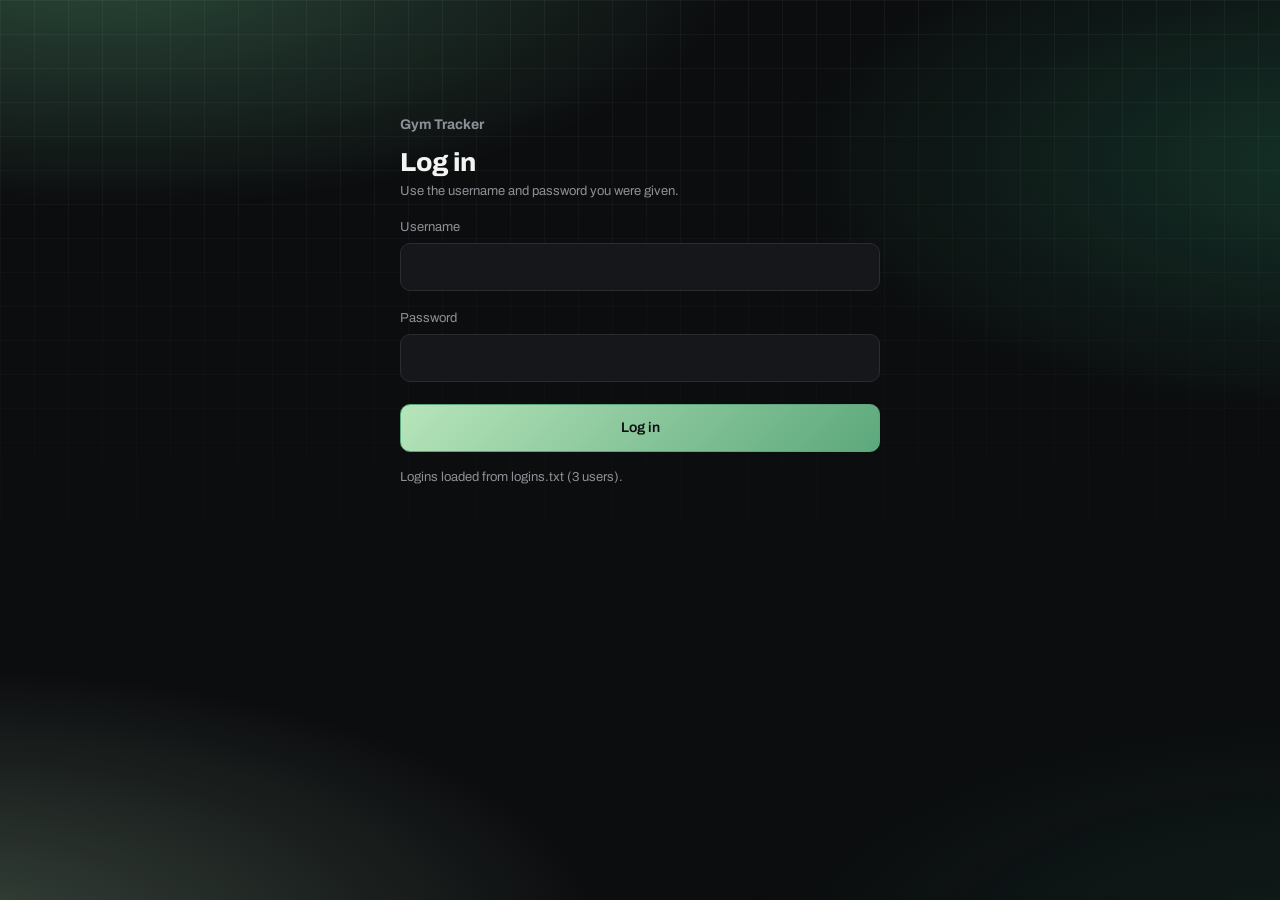
==== commit dd51158b: "Add files via upload" ====
--- a/tracker2/index.html
+++ b/tracker2/index.html
@@ -122,16 +122,16 @@
  return rows.filter(r=>r.some(x=>x.trim())).map(r=>{const o=Object.fromEntries(h.map((k,i)=>[k,(r[i]==null?'':r[i]).trim()]));o.Reps=fixReps(o.Reps||'');return o})}
 const KEY='gymtracker.v1',SESS=KEY+'.session',USERS={};
 // Approved logins come from logins.txt: one "username:password" per line.
-function buildUsers(){for(const k in USERS)delete USERS[k];CSV.logins.replace(/^\uFEFF/,'').split(/\r?\n/).forEach(l=>{l=l.trim();const i=l.indexOf(':');if(!l||l[0]=='#'||i<1)return;USERS[l.slice(0,i).trim().toLowerCase()]=l.slice(i+1).trim()})}buildUsers();
+function buildUsers(){for(const k in USERS)delete USERS[k];CSV.logins.replace(/^\uFEFF/,'').split(/\r?\n/).forEach(l=>{l=l.trim();if(!l||l[0]=='#')return;const m=/^([^\s:,=;]+)\s*[:,=;\s]\s*(.+)$/.exec(l);if(m)USERS[m[1].toLowerCase()]=m[2].trim()})}buildUsers();
 const LIVE=true;
 // Cookies keep the login and progress as a backup to local storage (chunked to stay under the 4 KB cookie limit).
 const ckSafe=s=>s.replace(/[^a-z0-9]/gi,c=>'_'+c.charCodeAt(0).toString(16));
-function ckSet(n,v,days){try{document.cookie=n+'='+v+';max-age='+(days*86400)+';path=/;SameSite=Lax'+(location.protocol=='https:'?';Secure':'')}catch(e){}}
+function ckSet(n,v,days){try{document.cookie=n+'='+v+';max-age='+(days*86400)+';path=/'+(location.protocol=='https:'?';SameSite=None;Secure;Partitioned':';SameSite=Lax')}catch(e){}}
 function ckGet(n){try{const m=document.cookie.split('; ').find(x=>x.startsWith(n+'='));return m?m.slice(n.length+1):null}catch(e){return null}}
 function ckSave(u,o){const b='gt.'+ckSafe(u)+'.',enc=encodeURIComponent(JSON.stringify(o)),old=+ckGet(b+'n')||0,n=Math.ceil(enc.length/3500);
  for(let i=0;i<n;i++)ckSet(b+i,enc.slice(i*3500,(i+1)*3500),365);for(let i=n;i<old;i++)ckSet(b+i,'',0);ckSet(b+'n',n,365)}
 function ckLoad(u){const b='gt.'+ckSafe(u)+'.',n=+ckGet(b+'n')||0;if(!n)return null;let s='';for(let i=0;i<n;i++){const p=ckGet(b+i);if(p==null)return null;s+=p}try{return JSON.parse(decodeURIComponent(s))}catch(e){return null}}
-const DEF=()=>({prog:'w14',day:1,done:{}});let USER=null,S=DEF(),loginU='',loginErr='';
+const DEF=()=>({prog:'w14',day:1,done:{}});let USER=null,S=DEF(),loginU='',loginErr='',liveMsg='';
 function load(u){let r=null;try{r=localStorage.getItem(KEY+'.u.'+u);if(!r&&localStorage.getItem(KEY)){r=localStorage.getItem(KEY);localStorage.removeItem(KEY)}}catch(e){}
  try{if(r)return JSON.parse(r)||{}}catch(e){}return ckLoad(u)||{}}
 function enter(u){USER=u;S=Object.assign(DEF(),load(u));try{localStorage.setItem(SESS,u)}catch(e){}ckSet('gt_session',encodeURIComponent(u),365)}
@@ -194,7 +194,7 @@
 function loginHtml(){return `<div class="lg"><span class="brand">Gym Tracker</span><h1 class="ttl" style="margin-top:12px">Log in</h1><p class="sub">Use the username and password you were given.</p>
 <label class="fl">Username<input id="lu" type="text" autocomplete="username" autocapitalize="none" spellcheck="false" value="${esc(loginU)}"></label>
 <label class="fl">Password<input id="lp" type="password" autocomplete="current-password"></label>
-${loginErr?`<p class="err">${esc(loginErr)}</p>`:''}<button class="btn pri" data-act="login">Log in</button></div>`}
+${loginErr?`<p class="err">${esc(loginErr)}</p>`:''}<button class="btn pri" data-act="login">Log in</button>${liveMsg?`<p class="sub" style="margin-top:16px">${esc(liveMsg)}</p>`:''}</div>`}
 function setGlow(a){const s=document.documentElement.style;a.forEach((c,i)=>s.setProperty('--g'+(i+1),c))}
 function render(){if(!USER){setGlow(['#5ca87c','#288760','#b7e5ba','#1a5140']);$('#app').innerHTML=loginHtml();return}const m=model(),y=scrollY,dc=DC[(+S.day||1)-1];setGlow(location.hash=='#workout'?[dc,dc,dc,dc]:[DC[0],DC[1],DC[4],DC[2]]);$('#app').innerHTML=location.hash=='#workout'?wk(m):dash(m);scrollTo(0,y)}
 document.addEventListener('toggle',e=>{if(e.target.classList&&e.target.classList.contains('opt'))optOpen=e.target.open},true);
@@ -221,5 +221,13 @@
 document.addEventListener('keydown',e=>{if(e.key=='Enter'&&(e.target.id=='lu'||e.target.id=='lp'))$('[data-act=login]').click()});
 addEventListener('hashchange',()=>{note='';ask=false;render();scrollTo(0,0)});
 render();
-if(LIVE)(async()=>{try{for(const f of [['w14','weeks-1-4.csv'],['w58','weeks-5-8.csv'],['core','core-workout.csv'],['logins','logins.txt']]){const r=await fetch(f[1],{cache:'no-store'});if(r.ok){const x=await r.text();if(x.trim()&&!/^\s*</.test(x))CSV[f[0]]=x}}buildUsers();render()}catch(e){}})();
+const EMB=CSV.logins;
+async function getTxt(names){let err='not found';for(const n of names){try{const r=await fetch(n,{cache:'no-store'});if(!r.ok){err='HTTP '+r.status;continue}const x=await r.text();if(x.trim()&&!/^\s*</.test(x))return{x,n};err='unexpected content'}catch(e){err='could not be fetched'}}return{err}}
+if(LIVE)(async()=>{
+ const L=await getTxt(['logins.txt','logins.txt.txt','Logins.txt','login.txt']);
+ if(L.x){CSV.logins=L.x;buildUsers();if(Object.keys(USERS).length)liveMsg='Logins loaded from '+L.n+' ('+Object.keys(USERS).length+' users).';else{CSV.logins=EMB;buildUsers();liveMsg=L.n+' has no valid lines (use username:password, one per line). Using the built-in list.'}}
+ else liveMsg='Couldn’t read logins.txt ('+L.err+'). Using the built-in list.';
+ const u=$('#lu');if(u)loginU=u.value;render();
+ for(const f of [['w14','weeks-1-4.csv'],['w58','weeks-5-8.csv'],['core','core-workout.csv']]){const r=await getTxt([f[1]]);if(r.x)CSV[f[0]]=r.x}
+ if(USER)render()})();
 </script></body></html>
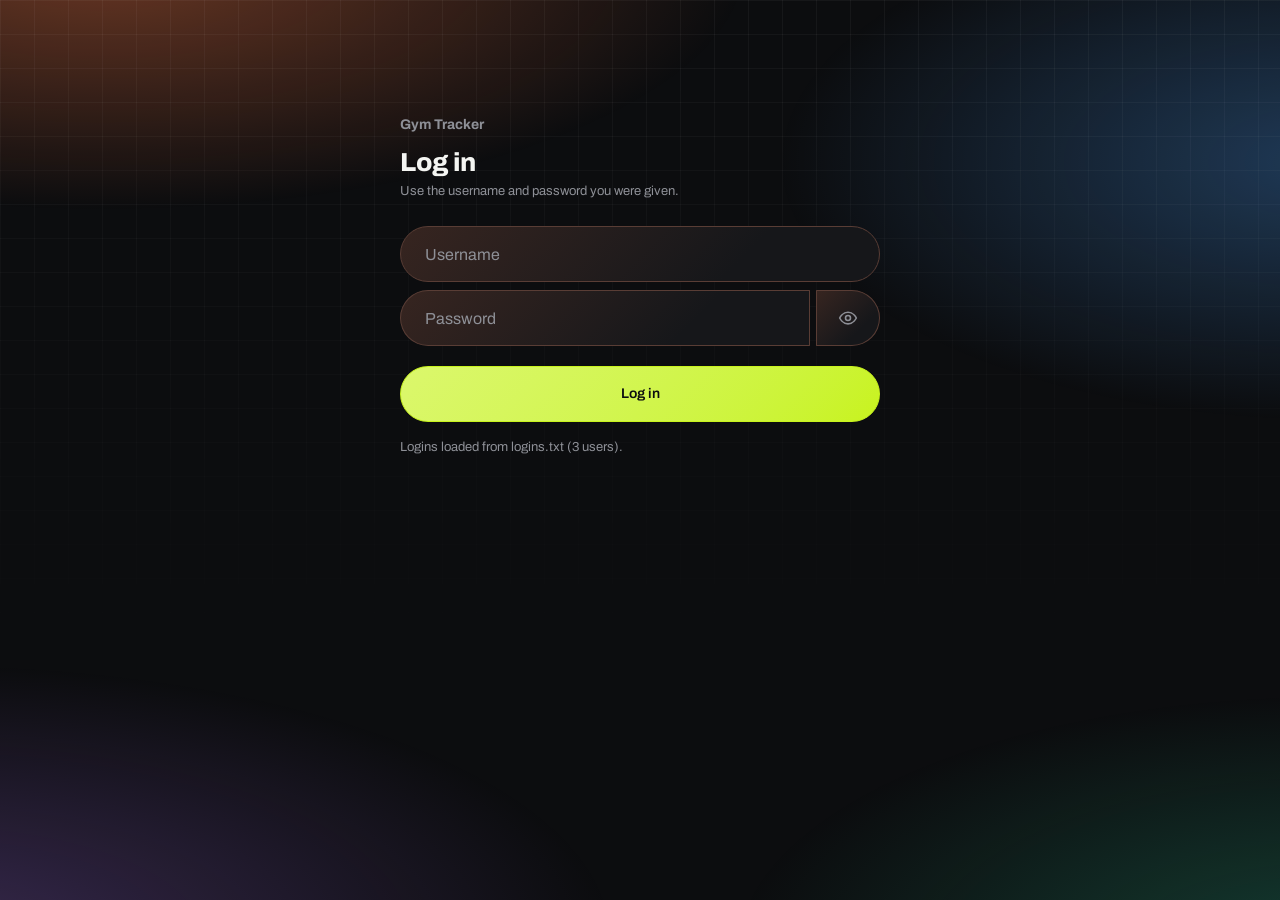
==== commit c5811221: "Add files via upload" ====
--- a/tracker2/index.html
+++ b/tracker2/index.html
@@ -101,6 +101,16 @@
 .set.on{background:linear-gradient(90deg,color-mix(in srgb,var(--ac) 24%,transparent),color-mix(in srgb,var(--ac) 8%,transparent))}
 .set input:checked,.done .no,.cd.td b{background:linear-gradient(145deg,color-mix(in srgb,var(--ac) 65%,#fff),var(--ac))}
 .btn.pri{background:linear-gradient(135deg,#b7e5ba,#5ca87c);border-color:#5ca87c}
+
+.lf{display:grid;gap:8px;margin-top:26px}
+.pi,.eye{border:1px solid color-mix(in srgb,var(--g1) 22%,var(--bd));background:linear-gradient(135deg,color-mix(in srgb,var(--g1) 14%,var(--s1)),var(--s1) 70%)}
+.pi{display:block;width:100%;min-height:56px;padding:0 24px;border-radius:999px;color:var(--tx);font:inherit;font-size:16px}
+.pi::placeholder{color:var(--mu)}
+.prow{display:grid;grid-template-columns:1fr 64px;gap:6px}
+.prow .pi{border-radius:999px 14px 14px 999px}
+.eye{display:grid;place-items:center;border-radius:14px 999px 999px 14px;color:var(--mu);cursor:pointer}
+.pi:focus-visible,.eye:focus-visible{outline:2px solid var(--ac);outline-offset:2px}
+.btn.pri{min-height:56px;margin-top:20px;border-radius:999px;border-color:var(--ac);background:linear-gradient(135deg,color-mix(in srgb,var(--ac) 65%,#fff),var(--ac));color:var(--on);font-weight:600}
 </style></head><body>
 <main id="app"></main>
 <script>
@@ -152,6 +162,7 @@
  return{P,p,days,core,placed,total:T,done:D}}
 const pc=(a,b)=>b?Math.round(100*a/b):0;
 const IC={dumb:'<path d="M6.5 6.5v11M17.5 6.5v11M3 9.5v5M21 9.5v5M6.5 12h11"/>',pulse:'<path d="M3 12h4l2.5-6 4 12 2.5-6H21"/>',moon:'<path d="M20 14.5A8 8 0 1 1 9.5 4a6.5 6.5 0 0 0 10.5 10.5z"/>',back:'<path d="M15 5l-7 7 7 7"/>',next:'<path d="M9 5l7 7-7 7"/>',play:'<path d="M8 5.5v13l11-6.5z"/>',clock:'<circle cx="12" cy="12" r="9"/><path d="M12 7v5l3 2"/>',rep:'<path d="M17 2l4 4-4 4M3 11V9a3 3 0 0 1 3-3h15M7 22l-4-4 4-4M21 13v2a3 3 0 0 1-3 3H3"/>',flame:'<path d="M12 3c1 4 5 5 5 10a5 5 0 0 1-10 0c0-2 1-3 2-4 .3 1.5 1 2 2 2 0-3-1-5 1-8z"/>',target:'<circle cx="12" cy="12" r="9"/><circle cx="12" cy="12" r="4"/>',sets:'<path d="M12 3l9 5-9 5-9-5zM3 13l9 5 9-5"/>',up:'<path d="M12 16V4M7 9l5-5 5 5M5 20h14"/>',reset:'<path d="M3 12a9 9 0 1 0 3-6.7L3 8M3 3v5h5"/>',check:'<path d="M5 12.5l4.5 4.5L19 7.5"/>'};
+IC.eye='<path d="M2 12s3.5-7 10-7 10 7 10 7-3.5 7-10 7S2 12 2 12z"/><circle cx="12" cy="12" r="3"/>';IC.eyeoff='<path d="M3 3l18 18M9.9 5.2A10 10 0 0 1 12 5c6.5 0 10 7 10 7a17 17 0 0 1-3.3 4.2M6.5 6.8A17 17 0 0 0 2 12s3.5 7 10 7a9.6 9.6 0 0 0 4.1-.9"/>';
 const ic=n=>`<svg class="i" viewBox="0 0 24 24" aria-hidden="true">${IC[n]}</svg>`;
 function optsHtml(m){const pr=m.p.rows.length,hid=pr-m.placed;
  return `<details class="opt"${optOpen?' open':''}><summary>Programme options</summary><div class="in">${note?`<p class="note">${esc(note)}</p>`:''}
@@ -192,13 +203,14 @@
  d.groups.forEach(g=>{if(d.run){const r=g.rows[0];h+=`<h2 class="sec">${esc(g.title)}</h2><p class="sub">${esc(r.Block)}, ${esc(r.Day)}</p>`}h+=g.ex.map((e,i)=>exCard(e,i+1)).join('')});
  return h+'</div>'}
 function loginHtml(){return `<div class="lg"><span class="brand">Gym Tracker</span><h1 class="ttl" style="margin-top:12px">Log in</h1><p class="sub">Use the username and password you were given.</p>
-<label class="fl">Username<input id="lu" type="text" autocomplete="username" autocapitalize="none" spellcheck="false" value="${esc(loginU)}"></label>
-<label class="fl">Password<input id="lp" type="password" autocomplete="current-password"></label>
+<div class="lf"><input id="lu" class="pi" type="text" placeholder="Username" aria-label="Username" autocomplete="username" autocapitalize="none" spellcheck="false" value="${esc(loginU)}">
+<div class="prow"><input id="lp" class="pi" type="password" placeholder="Password" aria-label="Password" autocomplete="current-password"><button class="eye" data-act="peek" aria-label="Show password">${ic('eye')}</button></div></div>
 ${loginErr?`<p class="err">${esc(loginErr)}</p>`:''}<button class="btn pri" data-act="login">Log in</button>${liveMsg?`<p class="sub" style="margin-top:16px">${esc(liveMsg)}</p>`:''}</div>`}
 function setGlow(a){const s=document.documentElement.style;a.forEach((c,i)=>s.setProperty('--g'+(i+1),c))}
-function render(){if(!USER){setGlow(['#5ca87c','#288760','#b7e5ba','#1a5140']);$('#app').innerHTML=loginHtml();return}const m=model(),y=scrollY,dc=DC[(+S.day||1)-1];setGlow(location.hash=='#workout'?[dc,dc,dc,dc]:[DC[0],DC[1],DC[4],DC[2]]);$('#app').innerHTML=location.hash=='#workout'?wk(m):dash(m);scrollTo(0,y)}
+function render(){if(!USER){setGlow([DC[0],DC[1],DC[4],DC[2]]);$('#app').innerHTML=loginHtml();return}const m=model(),y=scrollY,dc=DC[(+S.day||1)-1];setGlow(location.hash=='#workout'?[dc,dc,dc,dc]:[DC[0],DC[1],DC[4],DC[2]]);$('#app').innerHTML=location.hash=='#workout'?wk(m):dash(m);scrollTo(0,y)}
 document.addEventListener('toggle',e=>{if(e.target.classList&&e.target.classList.contains('opt'))optOpen=e.target.open},true);
 document.addEventListener('click',e=>{const b=e.target.closest('[data-day],[data-act],[data-ex],[data-more]');if(!b)return;
+ if(b.dataset.act=='peek'){const p=$('#lp'),s=p.type=='password';p.type=s?'text':'password';b.innerHTML=ic(s?'eyeoff':'eye');b.setAttribute('aria-label',s?'Hide password':'Show password');return}
  if(b.dataset.more!=null){const k=b.dataset.more;OPEN2.has(k)?OPEN2.delete(k):OPEN2.add(k);render();return}
  if(b.dataset.ex!=null){const k=b.dataset.ex;OPEN.has(k)?OPEN.delete(k):OPEN.add(k);render();return}
  if(b.dataset.day){S.day=+b.dataset.day;save();if(location.hash=='#workout')render();else{location.hash='workout'}return}
